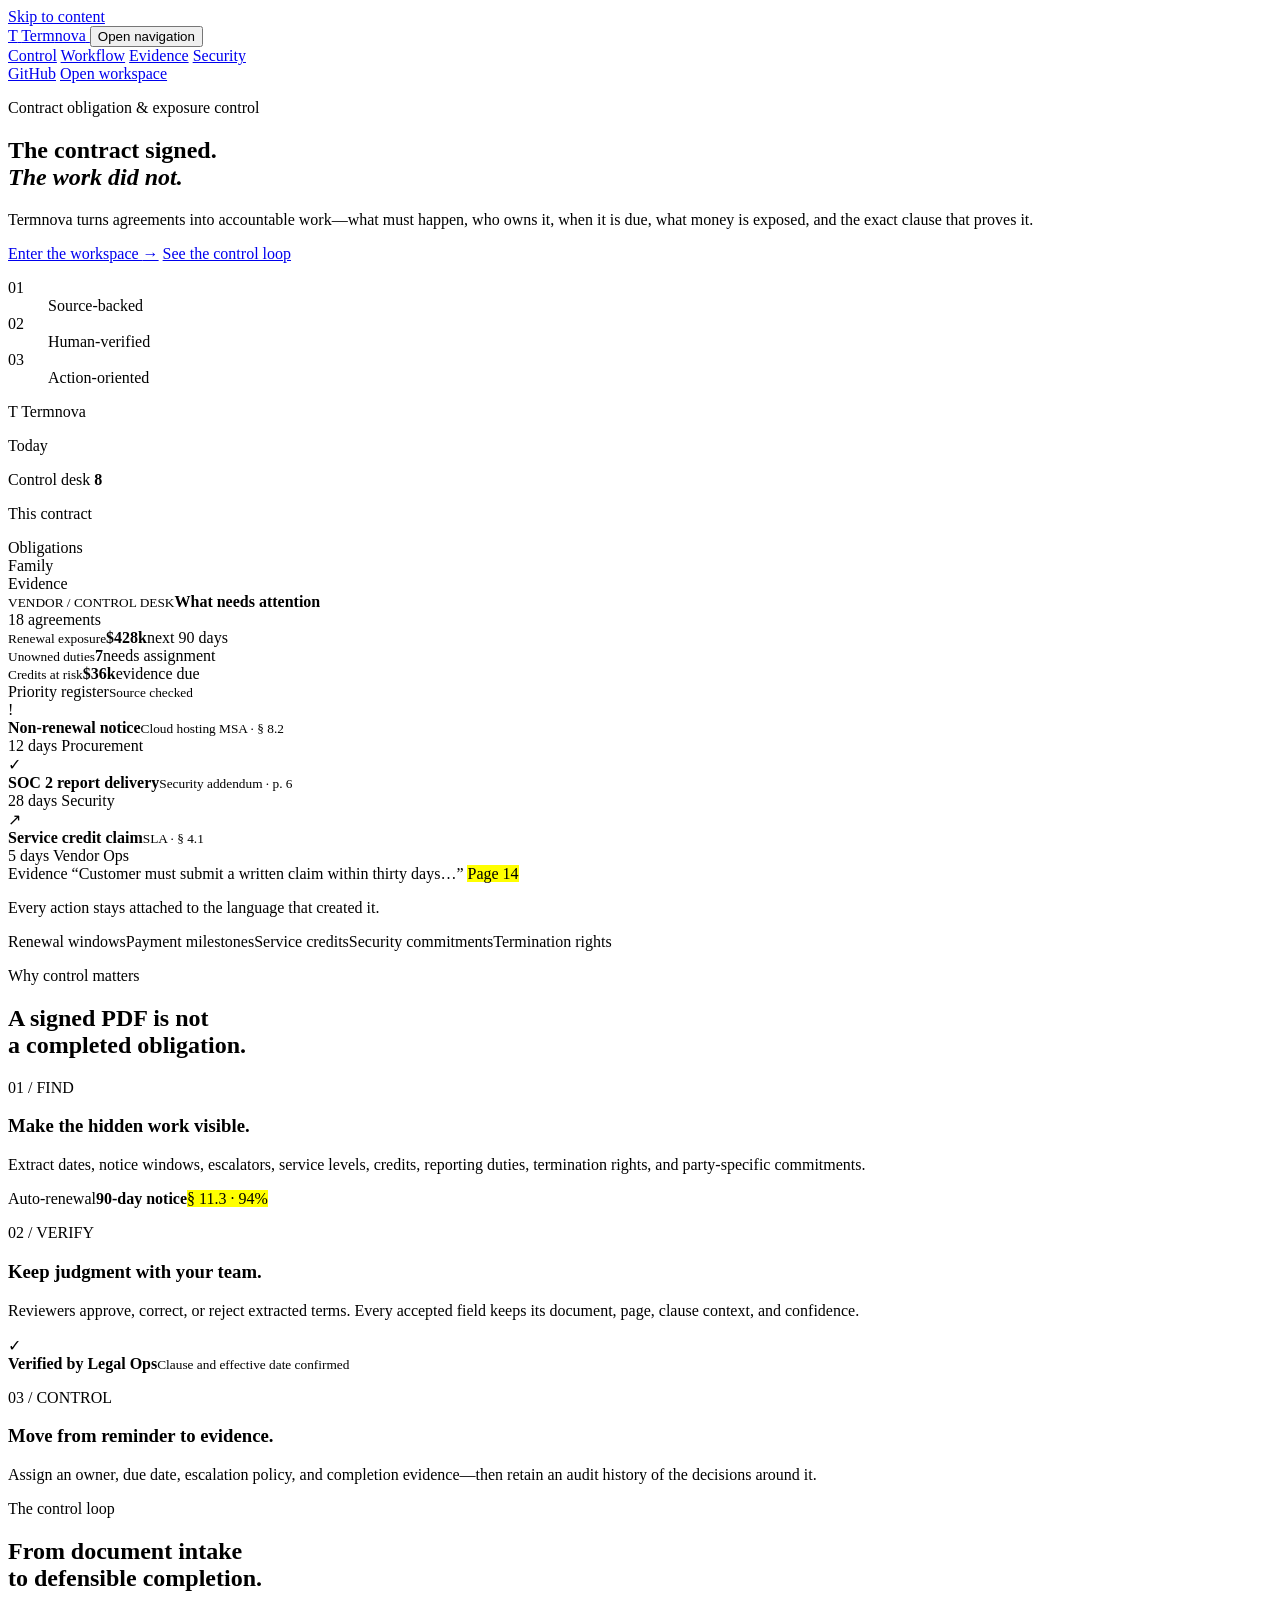
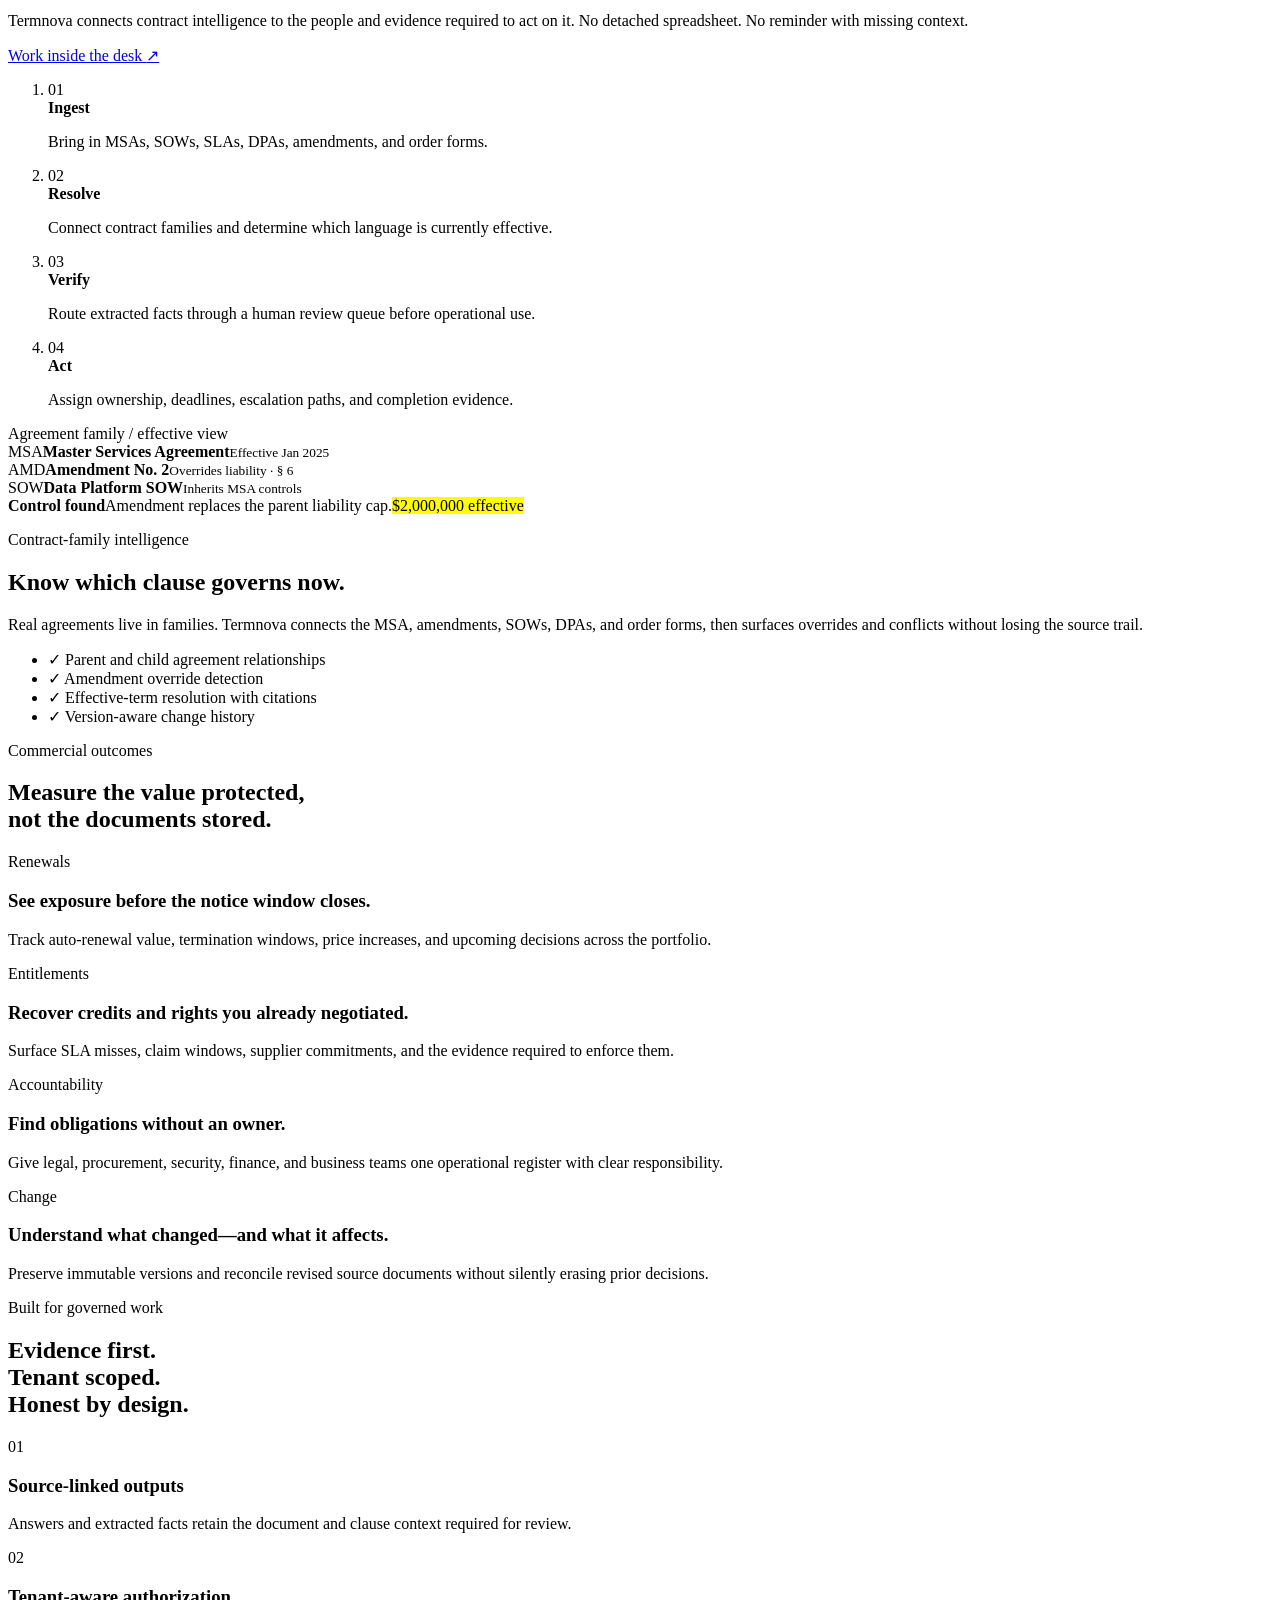
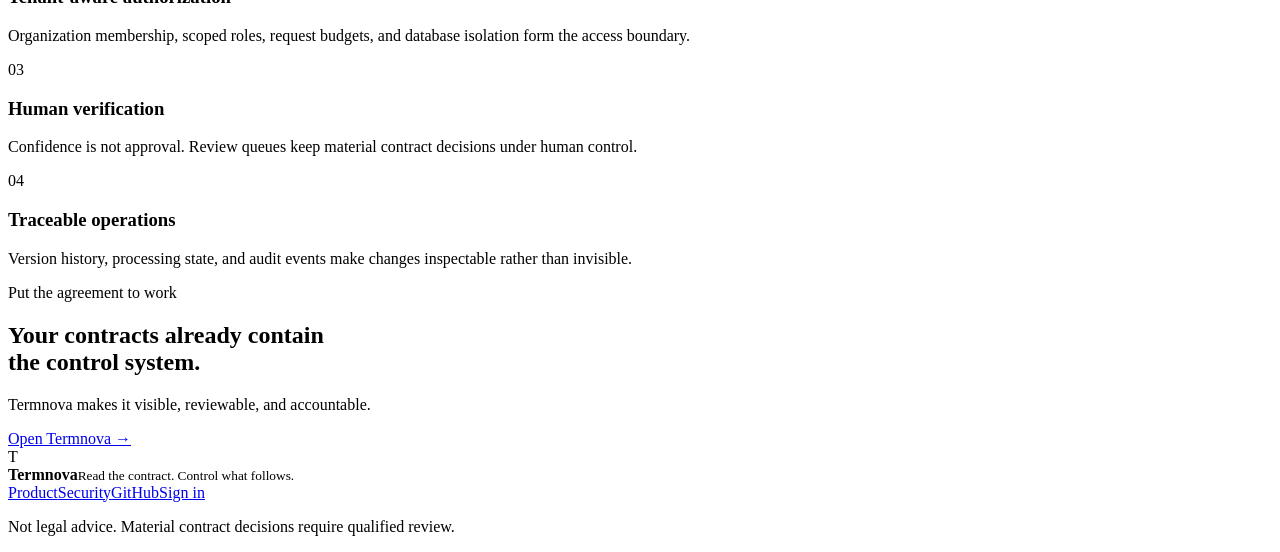
==== src/termnova/static/landing.html @ 54ad239c "feat(web): add public product landing page" ====
<!DOCTYPE html>
<html lang="en">
<head>
  <meta charset="UTF-8">
  <meta name="viewport" content="width=device-width, initial-scale=1.0">
  <title>Termnova — Contract Obligations, Exposure &amp; Evidence</title>
  <meta name="title" content="Termnova — Contract Obligations, Exposure &amp; Evidence">
  <meta name="application-name" content="Termnova">
  <meta name="description" content="Termnova turns agreements into source-backed obligations, renewal controls, commercial exposure, and accountable workflows for legal and procurement teams.">
  <meta name="keywords" content="contract obligations, contract intelligence, renewal management, legal operations, procurement, contract family, contract risk, contract evidence">
  <meta name="author" content="Aditya Malkar">
  <meta name="google-site-verification" content="googlea9b1c46662ccadc3">
  <meta name="robots" content="index, follow, max-image-preview:large, max-snippet:-1">
  <link rel="canonical" href="https://termnova.onrender.com/">

  <meta property="og:type" content="website">
  <meta property="og:url" content="https://termnova.onrender.com/">
  <meta property="og:site_name" content="Termnova">
  <meta property="og:title" content="Termnova — Contract Obligations, Exposure &amp; Evidence">
  <meta property="og:description" content="Know what must happen, who owns it, when it is due, and where the contract proves it.">
  <meta property="og:image" content="https://termnova.onrender.com/static/assets/favicon.jpg">
  <meta property="og:locale" content="en_US">

  <meta name="twitter:card" content="summary_large_image">
  <meta name="twitter:title" content="Termnova — Contract Obligations, Exposure &amp; Evidence">
  <meta name="twitter:description" content="Source-backed contract control for legal operations and procurement teams.">
  <meta name="twitter:image" content="https://termnova.onrender.com/static/assets/favicon.jpg">

  <meta name="theme-color" content="#1c2622">
  <link rel="manifest" href="/site.webmanifest">
  <link rel="icon" type="image/jpeg" href="/static/assets/favicon.jpg">
  <link rel="apple-touch-icon" href="/static/assets/favicon.jpg">
  <link rel="preconnect" href="https://fonts.googleapis.com">
  <link rel="preconnect" href="https://fonts.gstatic.com" crossorigin>
  <link href="https://fonts.googleapis.com/css2?family=Atkinson+Hyperlegible:ital,wght@0,400;0,700;1,400&family=Newsreader:opsz,wght@16..72,400;16..72,600;16..72,700&family=Red+Hat+Mono:wght@400;500;600&display=swap" rel="stylesheet">
  <link rel="stylesheet" href="/static/css/landing.css?v=0.5.0">

  <script type="application/ld+json">
  {
    "@context": "https://schema.org",
    "@graph": [
      {
        "@type": "WebSite",
        "@id": "https://termnova.onrender.com/#website",
        "name": "Termnova",
        "url": "https://termnova.onrender.com/",
        "description": "Source-backed contract obligation and exposure control for legal and procurement teams.",
        "publisher": { "@id": "https://termnova.onrender.com/#organization" },
        "inLanguage": "en-US"
      },
      {
        "@type": "SoftwareApplication",
        "@id": "https://termnova.onrender.com/#application",
        "name": "Termnova",
        "applicationCategory": "BusinessApplication",
        "operatingSystem": "Web",
        "url": "https://termnova.onrender.com/app",
        "description": "Contract intelligence workspace for obligations, renewals, evidence, contract families, and source-cited analysis."
      },
      {
        "@type": "Organization",
        "@id": "https://termnova.onrender.com/#organization",
        "name": "Termnova",
        "url": "https://termnova.onrender.com/",
        "logo": "https://termnova.onrender.com/static/assets/favicon.jpg",
        "sameAs": ["https://github.com/adimalkar/termnova"]
      },
      {
        "@type": "FAQPage",
        "mainEntity": [
          {
            "@type": "Question",
            "name": "What does Termnova do?",
            "acceptedAnswer": {
              "@type": "Answer",
              "text": "Termnova extracts contract obligations and commercial terms, links every result to its source clause, and helps teams assign, verify, and complete the resulting work."
            }
          },
          {
            "@type": "Question",
            "name": "Does Termnova replace a contract repository or CLM?",
            "acceptedAnswer": {
              "@type": "Answer",
              "text": "Termnova is designed as an intelligence and control layer. It can complement an existing repository or CLM while adding source-backed obligation, family, and exposure workflows."
            }
          },
          {
            "@type": "Question",
            "name": "Can Termnova trace answers back to the contract?",
            "acceptedAnswer": {
              "@type": "Answer",
              "text": "Yes. Extracted facts and answers retain source document, page, clause context, and review status so a user can inspect the evidence."
            }
          }
        ]
      }
    ]
  }
  </script>
</head>
<body>
  <a class="skip-link" href="#main-content">Skip to content</a>

  <header class="site-header" id="site-header">
    <a class="site-brand" href="/" aria-label="Termnova home">
      <span class="site-mark" aria-hidden="true">T</span>
      <span class="site-wordmark">Term<span>nova</span></span>
    </a>
    <button class="menu-toggle" id="menu-toggle" type="button" aria-expanded="false" aria-controls="site-nav">
      <span></span><span></span><span></span>
      <span class="sr-only">Open navigation</span>
    </button>
    <nav class="site-nav" id="site-nav" aria-label="Primary navigation">
      <a href="#control">Control</a>
      <a href="#workflow">Workflow</a>
      <a href="#evidence">Evidence</a>
      <a href="#security">Security</a>
    </nav>
    <div class="header-actions">
      <a class="text-link" href="https://github.com/adimalkar/termnova" rel="noreferrer">GitHub</a>
      <a class="button button-small button-dark" href="/app">Open workspace</a>
    </div>
  </header>

  <main id="main-content">
    <section class="hero" aria-labelledby="hero-title">
      <div class="hero-copy reveal">
        <p class="eyebrow"><span></span> Contract obligation &amp; exposure control</p>
        <h1 id="hero-title">The contract signed.<br><em>The work did not.</em></h1>
        <p class="hero-lede">Termnova turns agreements into accountable work—what must happen, who owns it, when it is due, what money is exposed, and the exact clause that proves it.</p>
        <div class="hero-actions">
          <a class="button button-primary" href="/app">Enter the workspace <span aria-hidden="true">→</span></a>
          <a class="button button-quiet" href="#workflow">See the control loop</a>
        </div>
        <dl class="hero-proof" aria-label="Product principles">
          <div><dt>01</dt><dd>Source-backed</dd></div>
          <div><dt>02</dt><dd>Human-verified</dd></div>
          <div><dt>03</dt><dd>Action-oriented</dd></div>
        </dl>
      </div>

      <div class="desk-preview reveal" aria-label="Preview of the Termnova obligation desk">
        <div class="preview-shadow"></div>
        <div class="preview-window">
          <aside class="preview-binder">
            <div class="preview-brand"><span>T</span> Termnova</div>
            <p>Today</p>
            <div class="preview-nav active"><i></i> Control desk <b>8</b></div>
            <p>This contract</p>
            <div class="preview-nav"><i></i> Obligations</div>
            <div class="preview-nav"><i></i> Family</div>
            <div class="preview-nav"><i></i> Evidence</div>
          </aside>
          <div class="preview-paper">
            <div class="preview-topline">
              <div><small>VENDOR / CONTROL DESK</small><strong>What needs attention</strong></div>
              <span>18 agreements</span>
            </div>
            <div class="exposure-strip">
              <div><small>Renewal exposure</small><strong>$428k</strong><span>next 90 days</span></div>
              <div><small>Unowned duties</small><strong>7</strong><span>needs assignment</span></div>
              <div><small>Credits at risk</small><strong>$36k</strong><span>evidence due</span></div>
            </div>
            <div class="preview-section-title"><span>Priority register</span><small>Source checked</small></div>
            <div class="obligation-row urgent">
              <span class="row-mark">!</span>
              <div><strong>Non-renewal notice</strong><small>Cloud hosting MSA · § 8.2</small></div>
              <time>12 days</time>
              <span class="owner">Procurement</span>
            </div>
            <div class="obligation-row">
              <span class="row-mark">✓</span>
              <div><strong>SOC 2 report delivery</strong><small>Security addendum · p. 6</small></div>
              <time>28 days</time>
              <span class="owner">Security</span>
            </div>
            <div class="obligation-row">
              <span class="row-mark">↗</span>
              <div><strong>Service credit claim</strong><small>SLA · § 4.1</small></div>
              <time>5 days</time>
              <span class="owner">Vendor Ops</span>
            </div>
            <div class="source-note"><span>Evidence</span> “Customer must submit a written claim within thirty days…” <mark>Page 14</mark></div>
          </div>
        </div>
        <p class="preview-caption"><span></span> Every action stays attached to the language that created it.</p>
      </div>
    </section>

    <section class="principle-rail" aria-label="Termnova capabilities">
      <span>Renewal windows</span><i></i><span>Payment milestones</span><i></i><span>Service credits</span><i></i><span>Security commitments</span><i></i><span>Termination rights</span>
    </section>

    <section class="control-section section-shell" id="control" aria-labelledby="control-title">
      <div class="section-heading reveal">
        <p class="eyebrow"><span></span> Why control matters</p>
        <h2 id="control-title">A signed PDF is not<br>a completed obligation.</h2>
      </div>
      <div class="control-grid">
        <article class="control-card reveal">
          <p class="card-number">01 / FIND</p>
          <h3>Make the hidden work visible.</h3>
          <p>Extract dates, notice windows, escalators, service levels, credits, reporting duties, termination rights, and party-specific commitments.</p>
          <div class="clause-sample"><span>Auto-renewal</span><strong>90-day notice</strong><mark>§ 11.3 · 94%</mark></div>
        </article>
        <article class="control-card reveal">
          <p class="card-number">02 / VERIFY</p>
          <h3>Keep judgment with your team.</h3>
          <p>Reviewers approve, correct, or reject extracted terms. Every accepted field keeps its document, page, clause context, and confidence.</p>
          <div class="review-sample"><span class="review-check">✓</span><div><strong>Verified by Legal Ops</strong><small>Clause and effective date confirmed</small></div></div>
        </article>
        <article class="control-card reveal">
          <p class="card-number">03 / CONTROL</p>
          <h3>Move from reminder to evidence.</h3>
          <p>Assign an owner, due date, escalation policy, and completion evidence—then retain an audit history of the decisions around it.</p>
          <div class="timeline-sample"><span class="done"></span><i></i><span class="done"></span><i></i><span></span></div>
        </article>
      </div>
    </section>

    <section class="workflow-section" id="workflow" aria-labelledby="workflow-title">
      <div class="workflow-inner section-shell">
        <div class="workflow-copy reveal">
          <p class="eyebrow light"><span></span> The control loop</p>
          <h2 id="workflow-title">From document intake<br>to defensible completion.</h2>
          <p>Termnova connects contract intelligence to the people and evidence required to act on it. No detached spreadsheet. No reminder with missing context.</p>
          <a class="inline-link" href="/app">Work inside the desk <span>↗</span></a>
        </div>
        <ol class="workflow-steps">
          <li class="reveal"><span>01</span><div><strong>Ingest</strong><p>Bring in MSAs, SOWs, SLAs, DPAs, amendments, and order forms.</p></div></li>
          <li class="reveal"><span>02</span><div><strong>Resolve</strong><p>Connect contract families and determine which language is currently effective.</p></div></li>
          <li class="reveal"><span>03</span><div><strong>Verify</strong><p>Route extracted facts through a human review queue before operational use.</p></div></li>
          <li class="reveal"><span>04</span><div><strong>Act</strong><p>Assign ownership, deadlines, escalation paths, and completion evidence.</p></div></li>
        </ol>
      </div>
    </section>

    <section class="evidence-section section-shell" id="evidence" aria-labelledby="evidence-title">
      <div class="evidence-visual reveal">
        <div class="family-label">Agreement family / effective view</div>
        <div class="family-node root-node"><span>MSA</span><strong>Master Services Agreement</strong><small>Effective Jan 2025</small></div>
        <div class="family-line line-a"></div>
        <div class="family-line line-b"></div>
        <div class="family-node amendment-node"><span>AMD</span><strong>Amendment No. 2</strong><small>Overrides liability · § 6</small></div>
        <div class="family-node sow-node"><span>SOW</span><strong>Data Platform SOW</strong><small>Inherits MSA controls</small></div>
        <div class="conflict-ticket"><b>Control found</b><span>Amendment replaces the parent liability cap.</span><mark>$2,000,000 effective</mark></div>
      </div>
      <div class="evidence-copy reveal">
        <p class="eyebrow"><span></span> Contract-family intelligence</p>
        <h2 id="evidence-title">Know which clause governs now.</h2>
        <p>Real agreements live in families. Termnova connects the MSA, amendments, SOWs, DPAs, and order forms, then surfaces overrides and conflicts without losing the source trail.</p>
        <ul class="check-list">
          <li><span>✓</span> Parent and child agreement relationships</li>
          <li><span>✓</span> Amendment override detection</li>
          <li><span>✓</span> Effective-term resolution with citations</li>
          <li><span>✓</span> Version-aware change history</li>
        </ul>
      </div>
    </section>

    <section class="outcomes-section section-shell" aria-labelledby="outcomes-title">
      <div class="section-heading reveal">
        <p class="eyebrow"><span></span> Commercial outcomes</p>
        <h2 id="outcomes-title">Measure the value protected,<br>not the documents stored.</h2>
      </div>
      <div class="outcomes-grid">
        <article class="outcome reveal"><span>Renewals</span><h3>See exposure before the notice window closes.</h3><p>Track auto-renewal value, termination windows, price increases, and upcoming decisions across the portfolio.</p></article>
        <article class="outcome reveal"><span>Entitlements</span><h3>Recover credits and rights you already negotiated.</h3><p>Surface SLA misses, claim windows, supplier commitments, and the evidence required to enforce them.</p></article>
        <article class="outcome reveal"><span>Accountability</span><h3>Find obligations without an owner.</h3><p>Give legal, procurement, security, finance, and business teams one operational register with clear responsibility.</p></article>
        <article class="outcome reveal"><span>Change</span><h3>Understand what changed—and what it affects.</h3><p>Preserve immutable versions and reconcile revised source documents without silently erasing prior decisions.</p></article>
      </div>
    </section>

    <section class="security-section" id="security" aria-labelledby="security-title">
      <div class="security-inner section-shell">
        <div class="security-copy reveal">
          <p class="eyebrow light"><span></span> Built for governed work</p>
          <h2 id="security-title">Evidence first.<br>Tenant scoped.<br>Honest by design.</h2>
        </div>
        <div class="security-points">
          <article class="reveal"><span>01</span><div><h3>Source-linked outputs</h3><p>Answers and extracted facts retain the document and clause context required for review.</p></div></article>
          <article class="reveal"><span>02</span><div><h3>Tenant-aware authorization</h3><p>Organization membership, scoped roles, request budgets, and database isolation form the access boundary.</p></div></article>
          <article class="reveal"><span>03</span><div><h3>Human verification</h3><p>Confidence is not approval. Review queues keep material contract decisions under human control.</p></div></article>
          <article class="reveal"><span>04</span><div><h3>Traceable operations</h3><p>Version history, processing state, and audit events make changes inspectable rather than invisible.</p></div></article>
        </div>
      </div>
    </section>

    <section class="final-cta section-shell reveal" aria-labelledby="cta-title">
      <p class="eyebrow"><span></span> Put the agreement to work</p>
      <h2 id="cta-title">Your contracts already contain<br>the control system.</h2>
      <p>Termnova makes it visible, reviewable, and accountable.</p>
      <a class="button button-primary" href="/app">Open Termnova <span aria-hidden="true">→</span></a>
    </section>
  </main>

  <footer class="site-footer">
    <div class="footer-brand"><span class="site-mark" aria-hidden="true">T</span><div><strong>Termnova</strong><small>Read the contract. Control what follows.</small></div></div>
    <div class="footer-links"><a href="#control">Product</a><a href="#security">Security</a><a href="https://github.com/adimalkar/termnova" rel="noreferrer">GitHub</a><a href="/app">Sign in</a></div>
    <p>Not legal advice. Material contract decisions require qualified review.</p>
  </footer>

  <script src="/static/js/landing.js?v=0.5.0" defer></script>
</body>
</html>
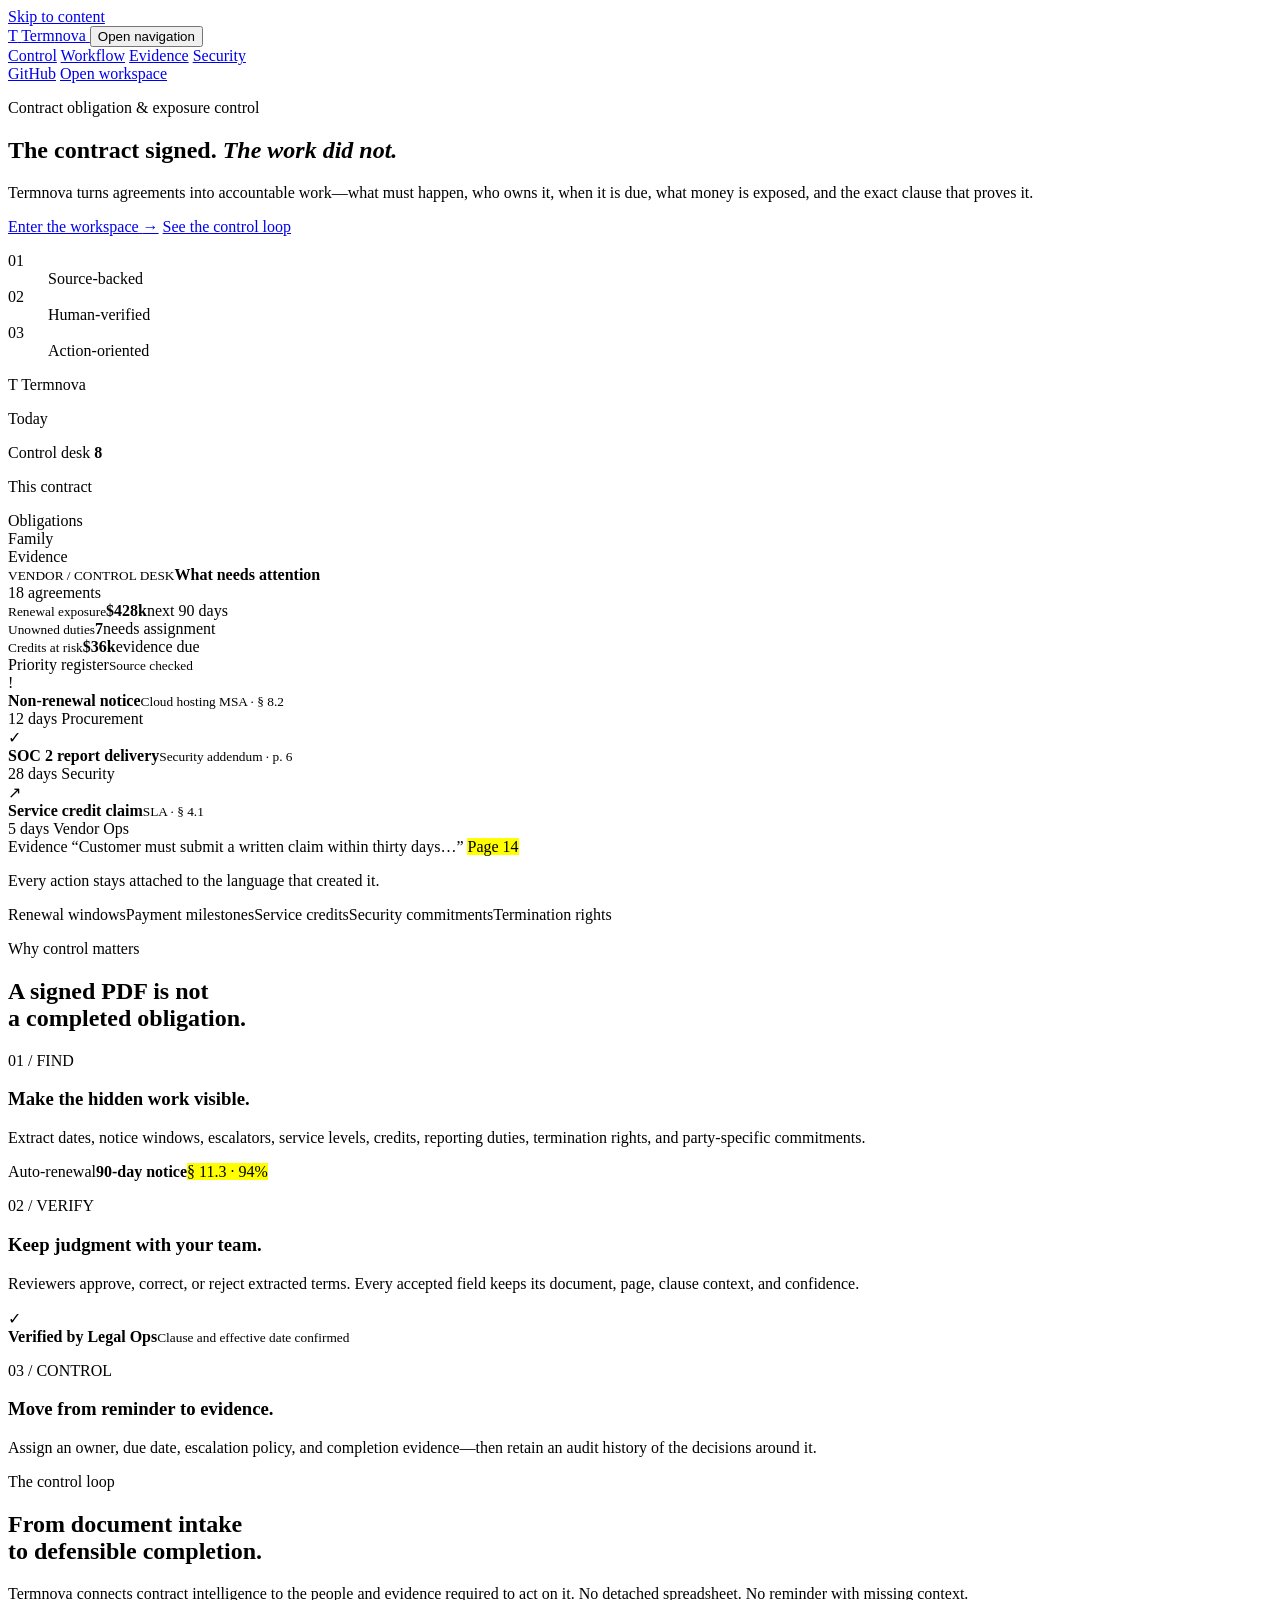
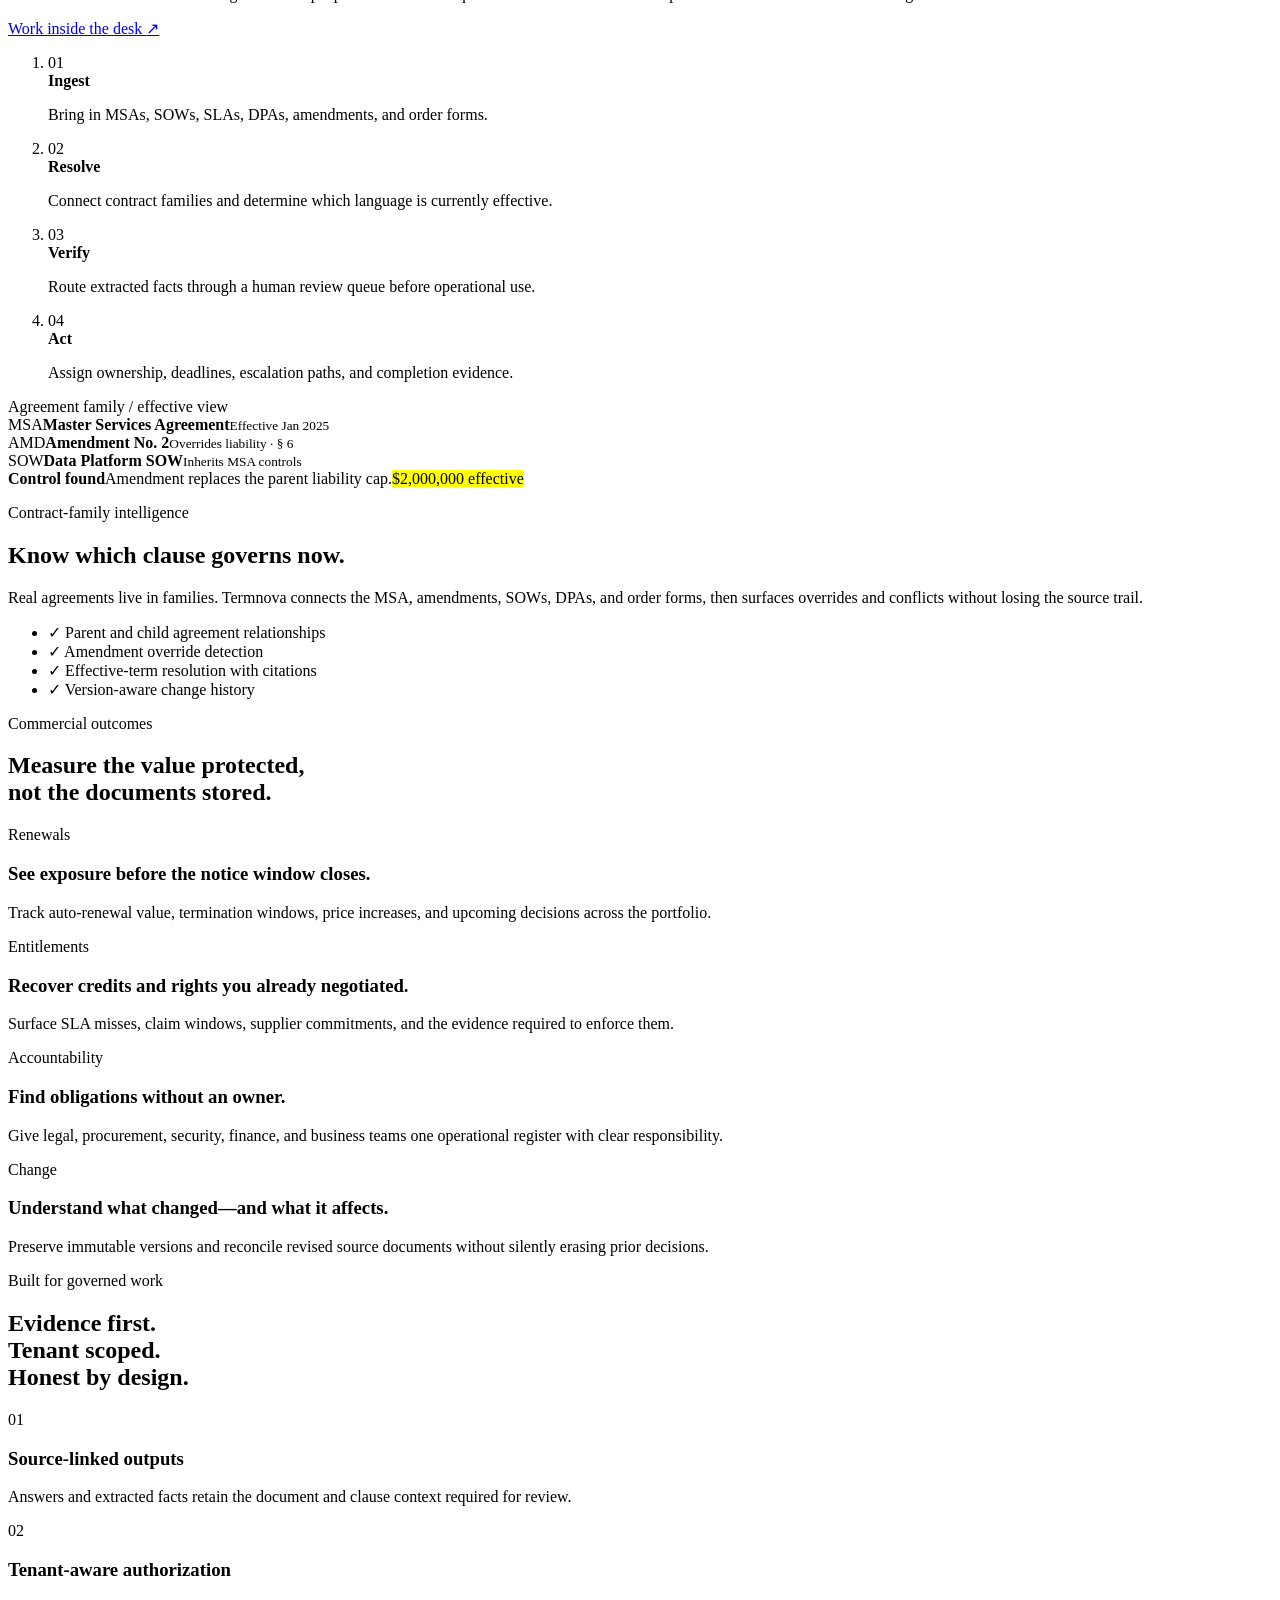
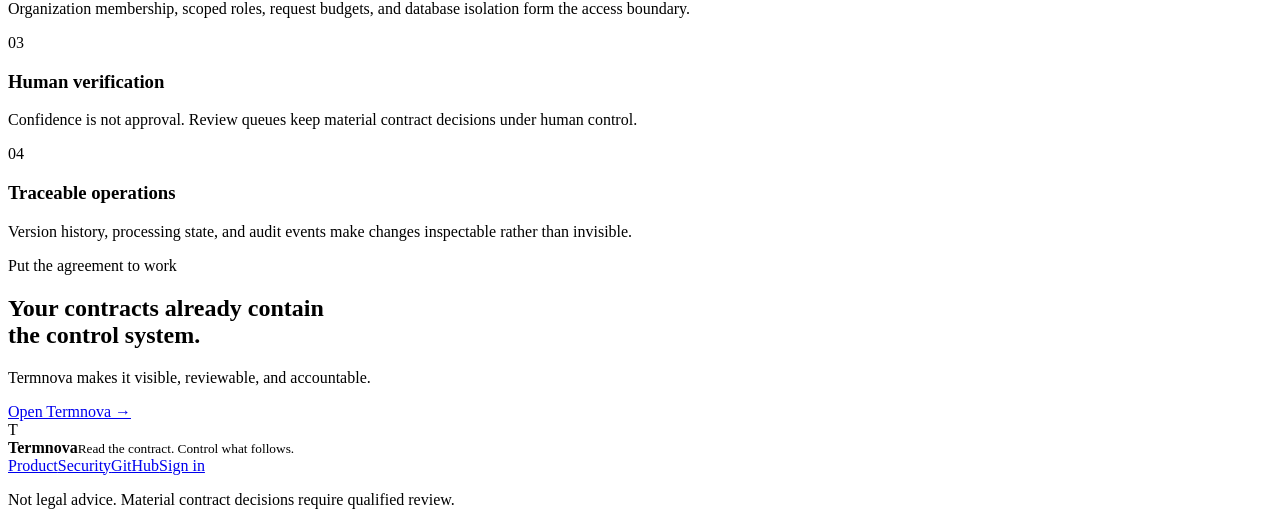
==== commit 10bc55c4: "fix(web): improve hero headline spacing" ====
--- a/src/termnova/static/landing.html
+++ b/src/termnova/static/landing.html
@@ -126,7 +126,7 @@
     <section class="hero" aria-labelledby="hero-title">
       <div class="hero-copy reveal">
         <p class="eyebrow"><span></span> Contract obligation &amp; exposure control</p>
-        <h1 id="hero-title">The contract signed.<br><em>The work did not.</em></h1>
+        <h1 id="hero-title">The contract signed. <em>The work did not.</em></h1>
         <p class="hero-lede">Termnova turns agreements into accountable work—what must happen, who owns it, when it is due, what money is exposed, and the exact clause that proves it.</p>
         <div class="hero-actions">
           <a class="button button-primary" href="/app">Enter the workspace <span aria-hidden="true">→</span></a>
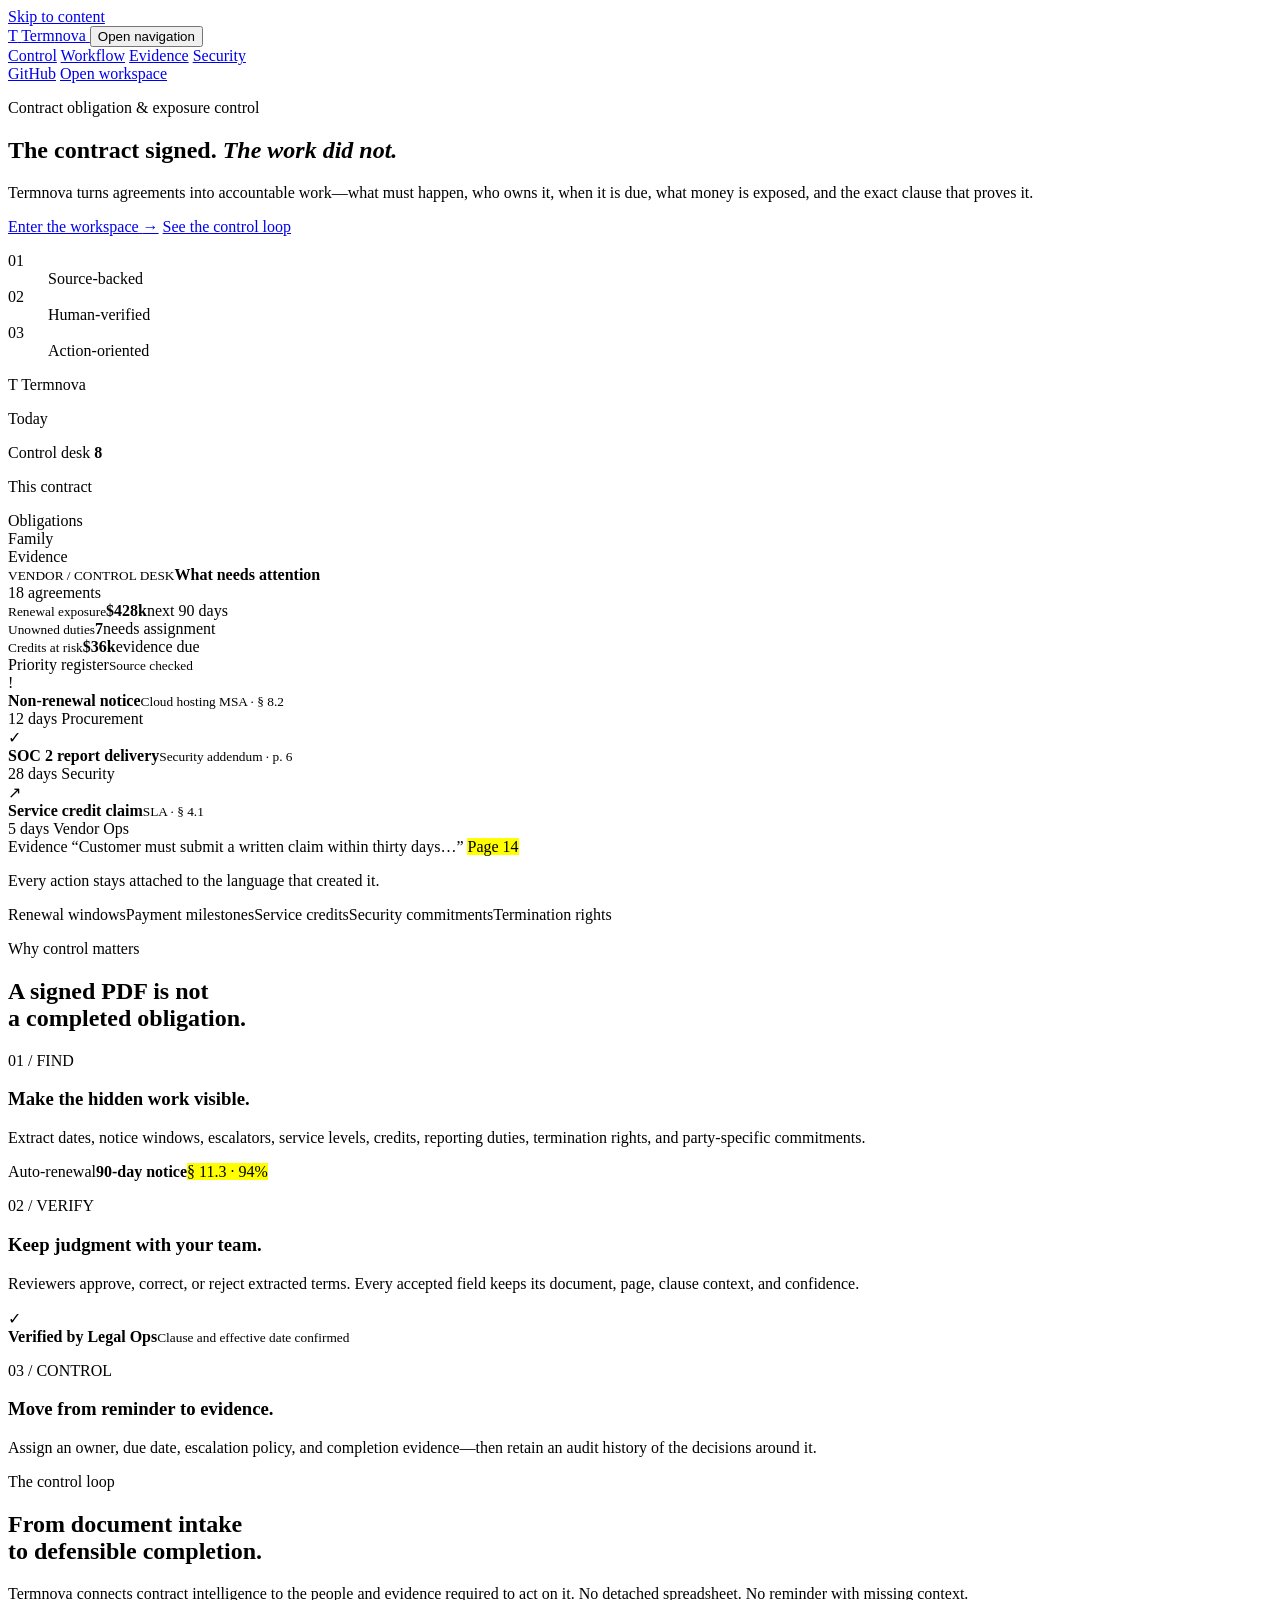
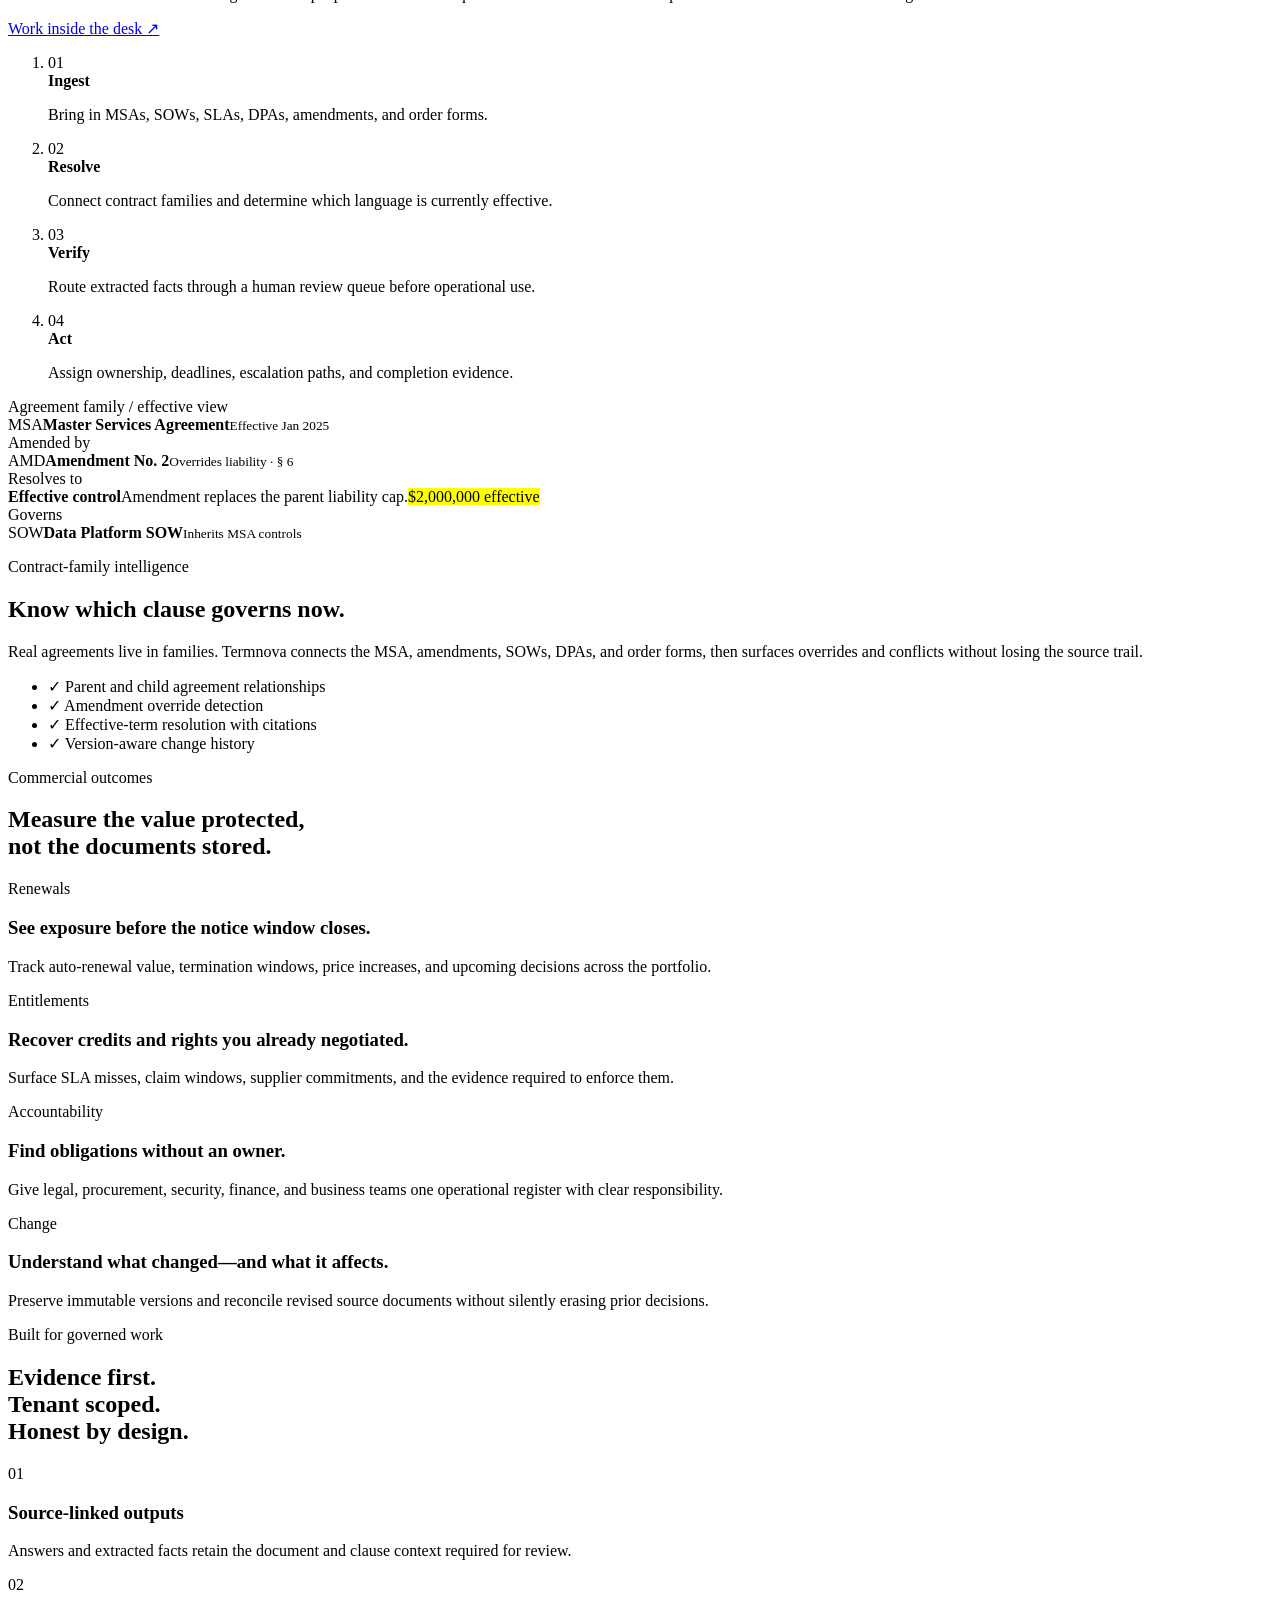
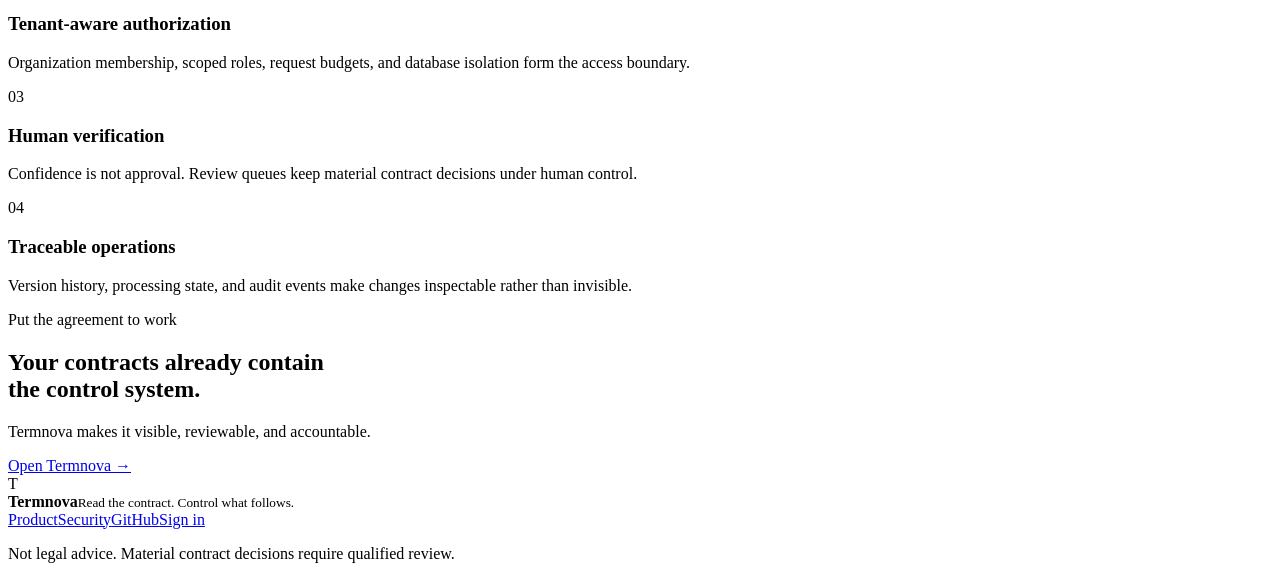
==== commit 2f727a8c: "fix(web): clarify contract-family diagram" ====
--- a/src/termnova/static/landing.html
+++ b/src/termnova/static/landing.html
@@ -238,12 +238,23 @@
     <section class="evidence-section section-shell" id="evidence" aria-labelledby="evidence-title">
       <div class="evidence-visual reveal">
         <div class="family-label">Agreement family / effective view</div>
-        <div class="family-node root-node"><span>MSA</span><strong>Master Services Agreement</strong><small>Effective Jan 2025</small></div>
-        <div class="family-line line-a"></div>
-        <div class="family-line line-b"></div>
-        <div class="family-node amendment-node"><span>AMD</span><strong>Amendment No. 2</strong><small>Overrides liability · § 6</small></div>
-        <div class="family-node sow-node"><span>SOW</span><strong>Data Platform SOW</strong><small>Inherits MSA controls</small></div>
-        <div class="conflict-ticket"><b>Control found</b><span>Amendment replaces the parent liability cap.</span><mark>$2,000,000 effective</mark></div>
+        <div class="family-map" aria-label="Master Services Agreement amended by Amendment No. 2 and governing the Data Platform SOW">
+          <div class="family-node root-node"><span>MSA</span><strong>Master Services Agreement</strong><small>Effective Jan 2025</small></div>
+          <div class="family-branches">
+            <div class="family-branch amendment-branch">
+              <span class="family-relationship">Amended by</span>
+              <div class="family-node amendment-node"><span>AMD</span><strong>Amendment No. 2</strong><small>Overrides liability · § 6</small></div>
+              <div class="family-resolution">
+                <span class="family-relationship">Resolves to</span>
+                <div class="conflict-ticket"><b>Effective control</b><span>Amendment replaces the parent liability cap.</span><mark>$2,000,000 effective</mark></div>
+              </div>
+            </div>
+            <div class="family-branch sow-branch">
+              <span class="family-relationship">Governs</span>
+              <div class="family-node sow-node"><span>SOW</span><strong>Data Platform SOW</strong><small>Inherits MSA controls</small></div>
+            </div>
+          </div>
+        </div>
       </div>
       <div class="evidence-copy reveal">
         <p class="eyebrow"><span></span> Contract-family intelligence</p>
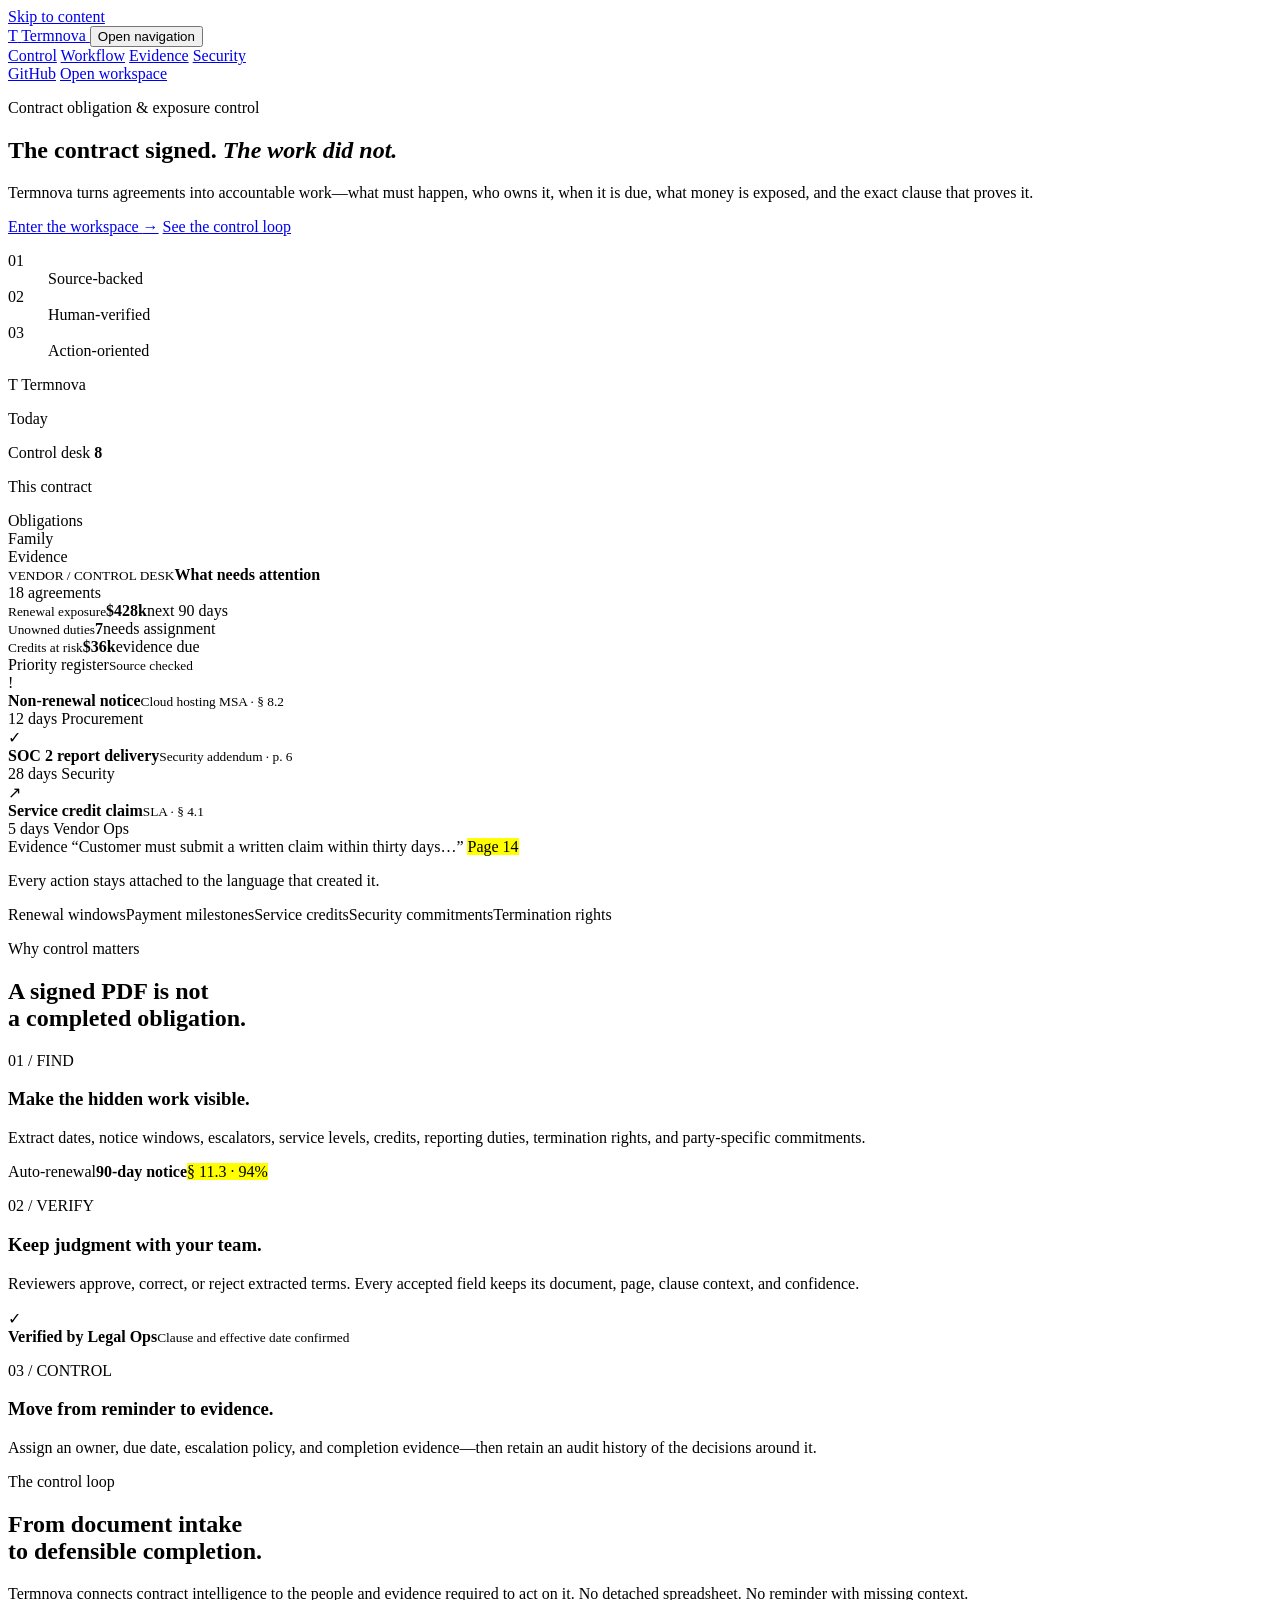
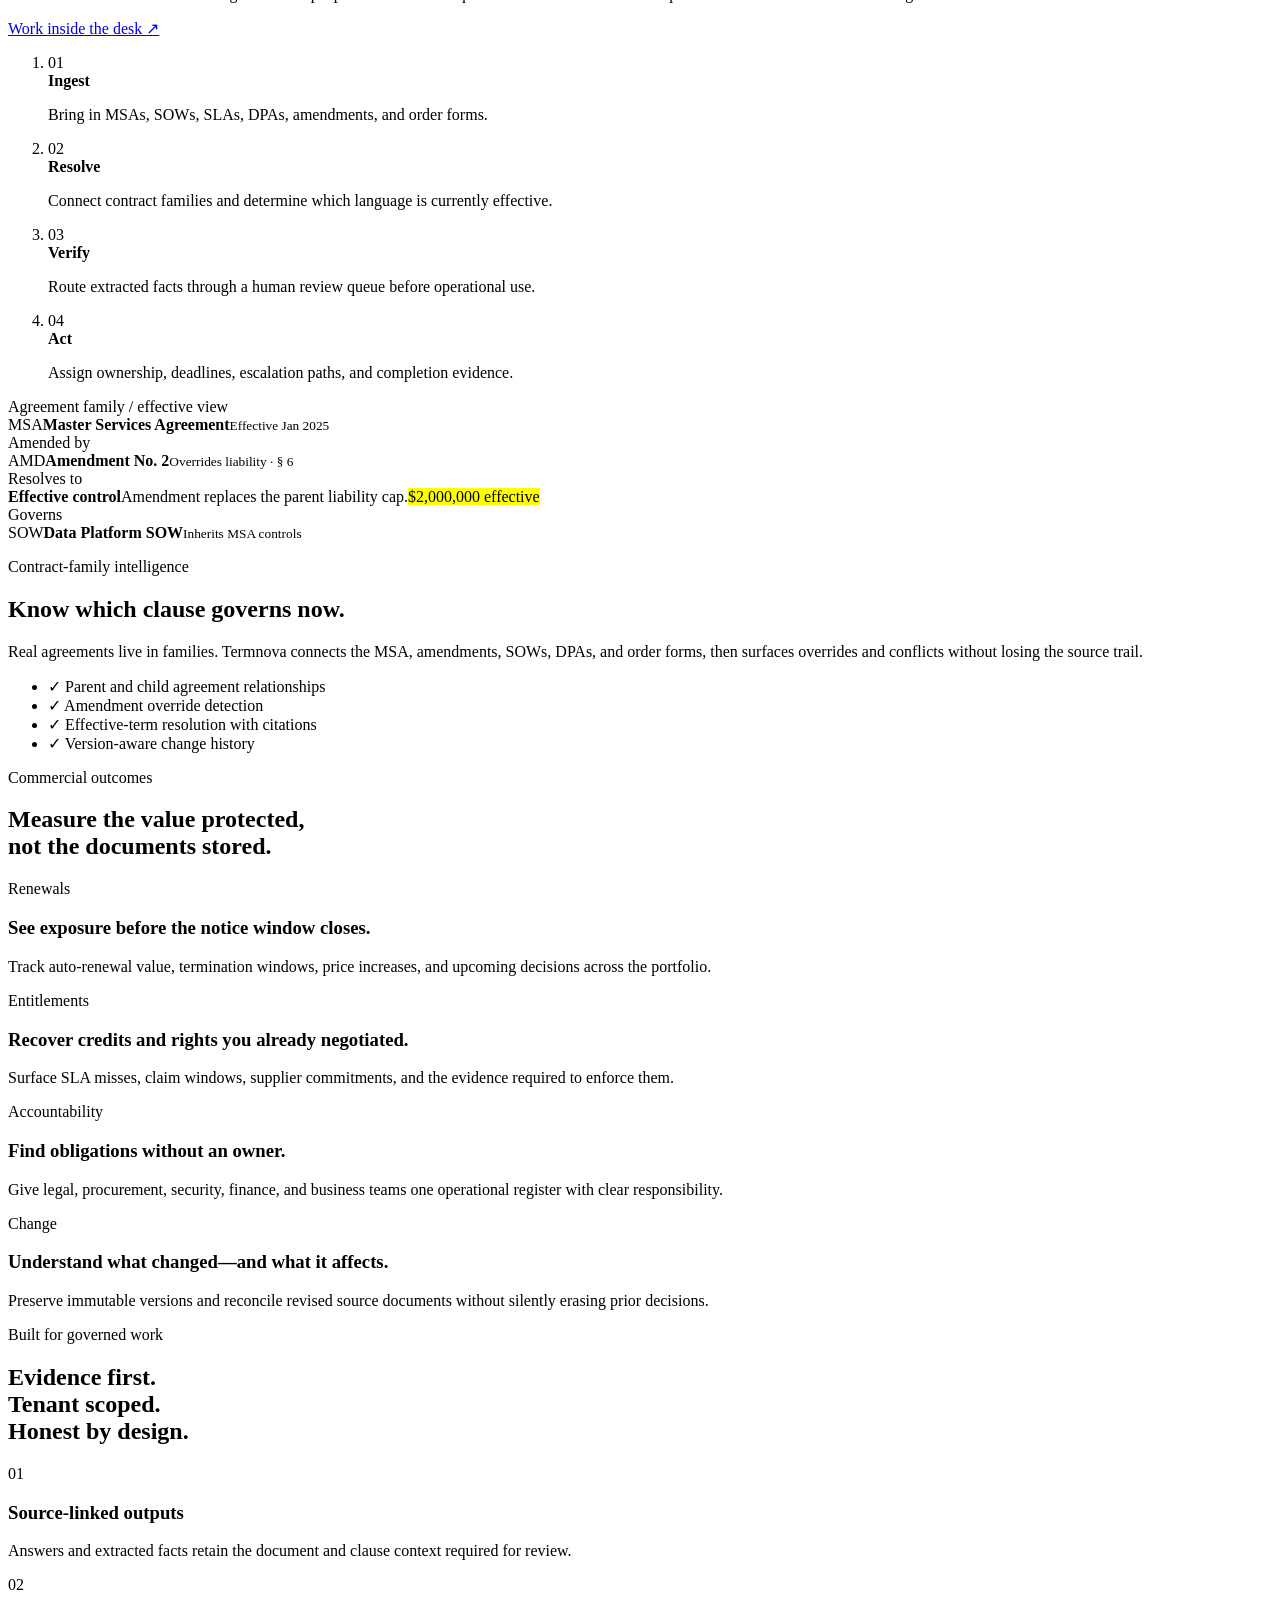
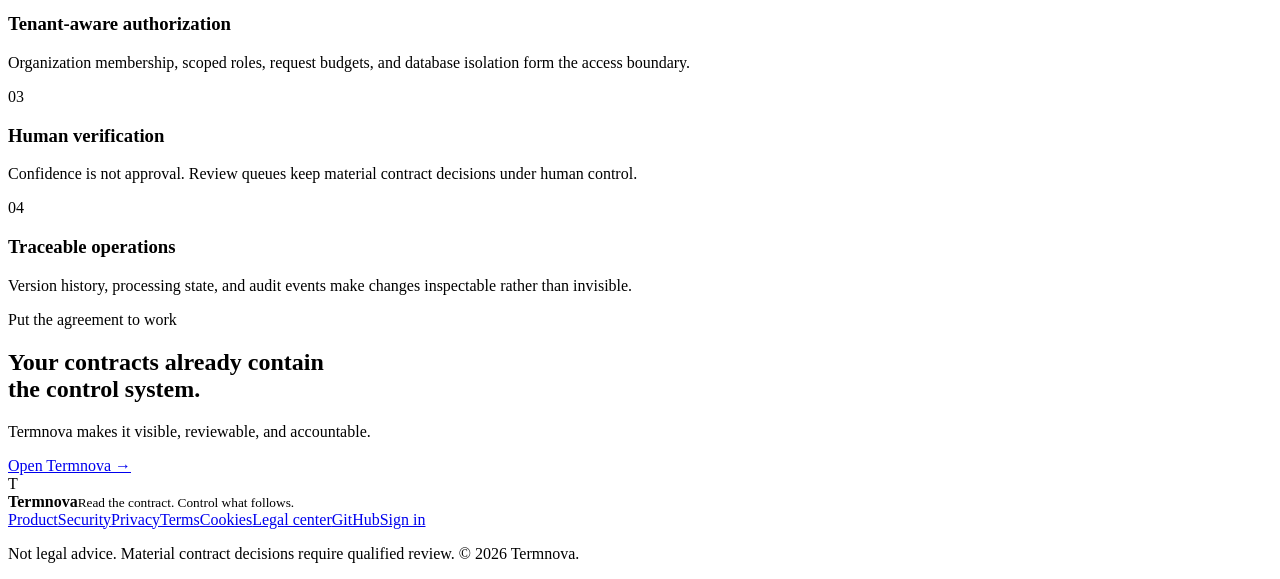
==== commit da1be969: "feat(legal): add public trust and policy center" ====
--- a/src/termnova/static/landing.html
+++ b/src/termnova/static/landing.html
@@ -307,8 +307,8 @@
 
   <footer class="site-footer">
     <div class="footer-brand"><span class="site-mark" aria-hidden="true">T</span><div><strong>Termnova</strong><small>Read the contract. Control what follows.</small></div></div>
-    <div class="footer-links"><a href="#control">Product</a><a href="#security">Security</a><a href="https://github.com/adimalkar/termnova" rel="noreferrer">GitHub</a><a href="/app">Sign in</a></div>
-    <p>Not legal advice. Material contract decisions require qualified review.</p>
+    <div class="footer-links"><a href="#control">Product</a><a href="/security">Security</a><a href="/privacy">Privacy</a><a href="/terms">Terms</a><a href="/cookies">Cookies</a><a href="/legal">Legal center</a><a href="https://github.com/adimalkar/termnova" rel="noreferrer">GitHub</a><a href="/app">Sign in</a></div>
+    <p>Not legal advice. Material contract decisions require qualified review. © 2026 Termnova.</p>
   </footer>
 
   <script src="/static/js/landing.js?v=0.5.0" defer></script>
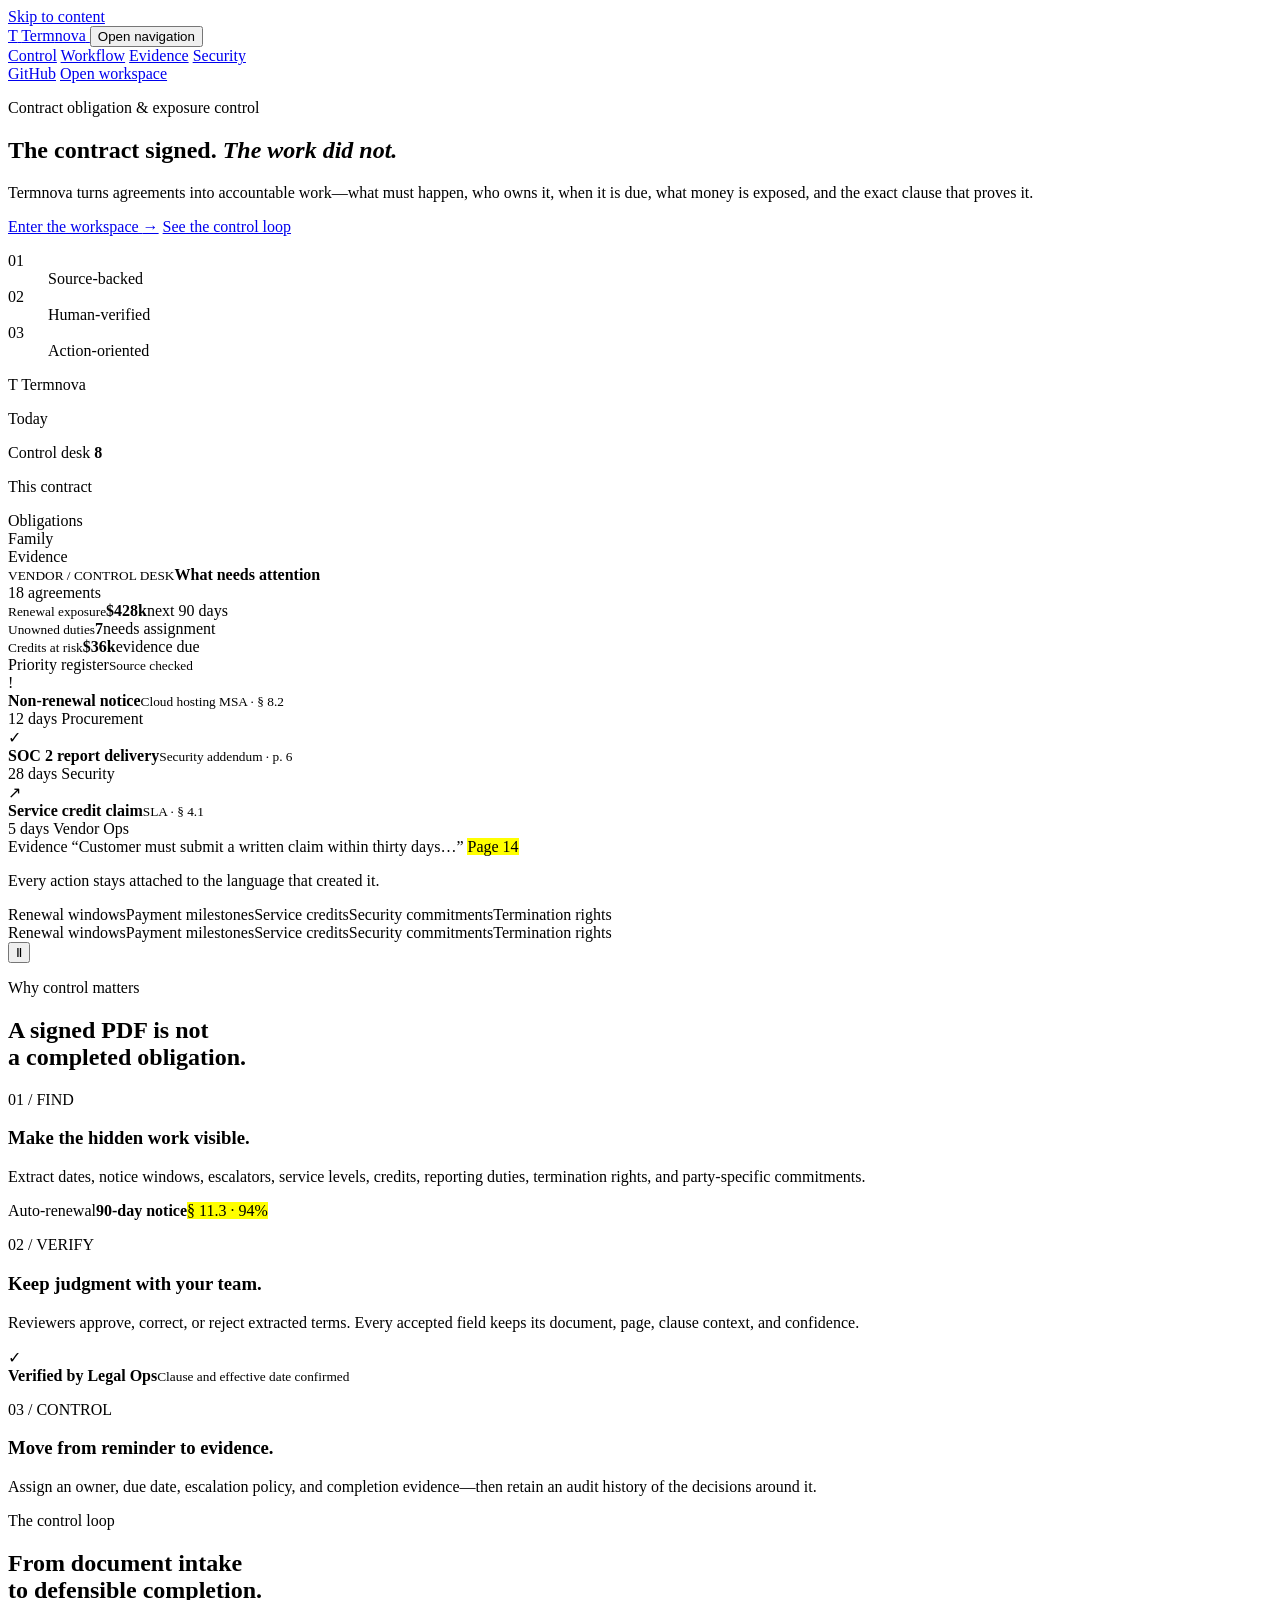
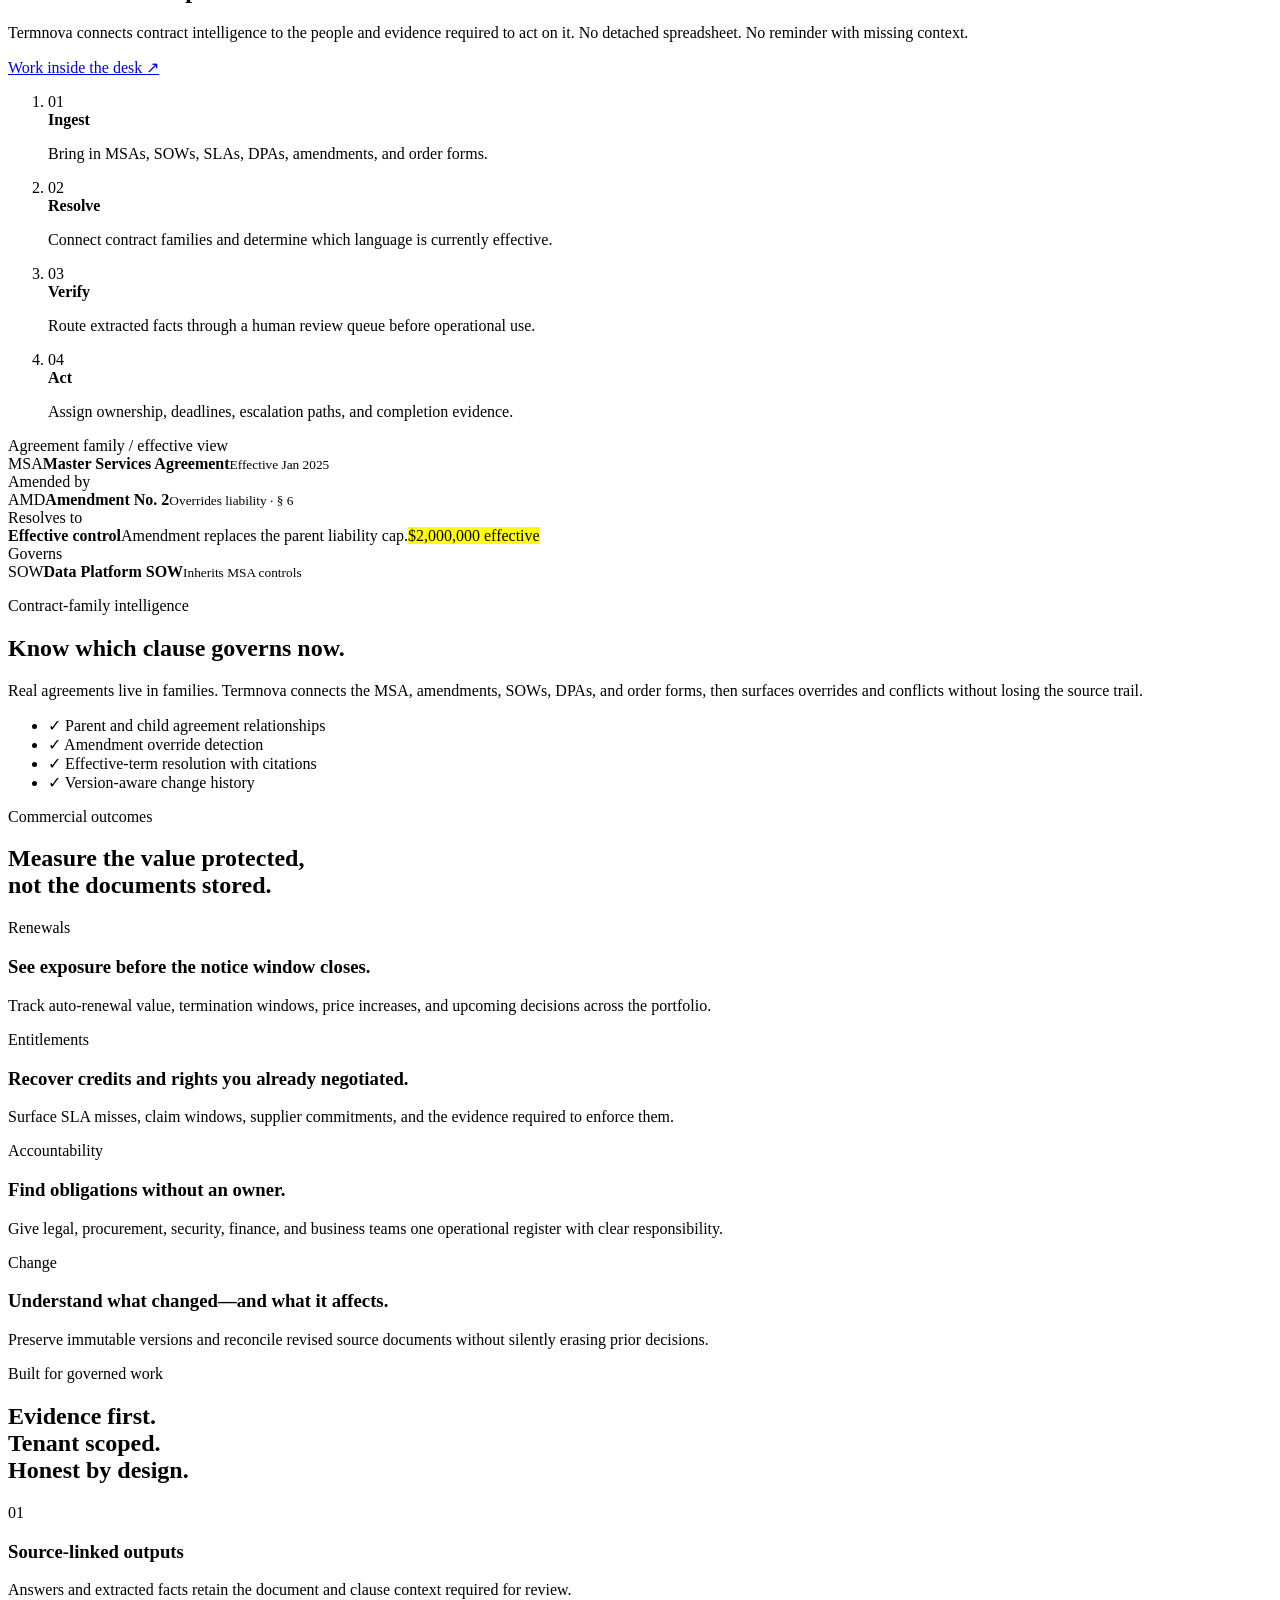
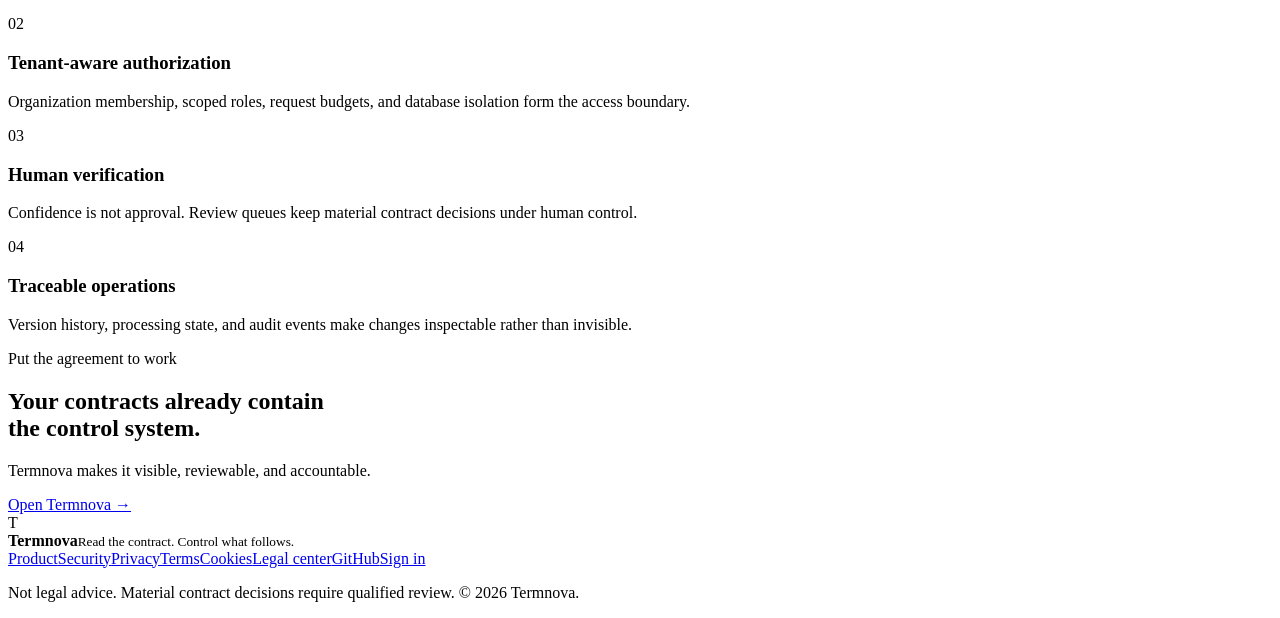
==== commit a6e7574b: "fix(landing): animate capability ticker" ====
--- a/src/termnova/static/landing.html
+++ b/src/termnova/static/landing.html
@@ -188,7 +188,15 @@
     </section>
 
     <section class="principle-rail" aria-label="Termnova capabilities">
-      <span>Renewal windows</span><i></i><span>Payment milestones</span><i></i><span>Service credits</span><i></i><span>Security commitments</span><i></i><span>Termination rights</span>
+      <div class="principle-track">
+        <div class="principle-group">
+          <span>Renewal windows</span><i></i><span>Payment milestones</span><i></i><span>Service credits</span><i></i><span>Security commitments</span><i></i><span>Termination rights</span>
+        </div>
+        <div class="principle-group" aria-hidden="true">
+          <span>Renewal windows</span><i></i><span>Payment milestones</span><i></i><span>Service credits</span><i></i><span>Security commitments</span><i></i><span>Termination rights</span>
+        </div>
+      </div>
+      <button class="principle-toggle" type="button" aria-pressed="false" aria-label="Pause moving capabilities"><span aria-hidden="true">Ⅱ</span></button>
     </section>
 
     <section class="control-section section-shell" id="control" aria-labelledby="control-title">
